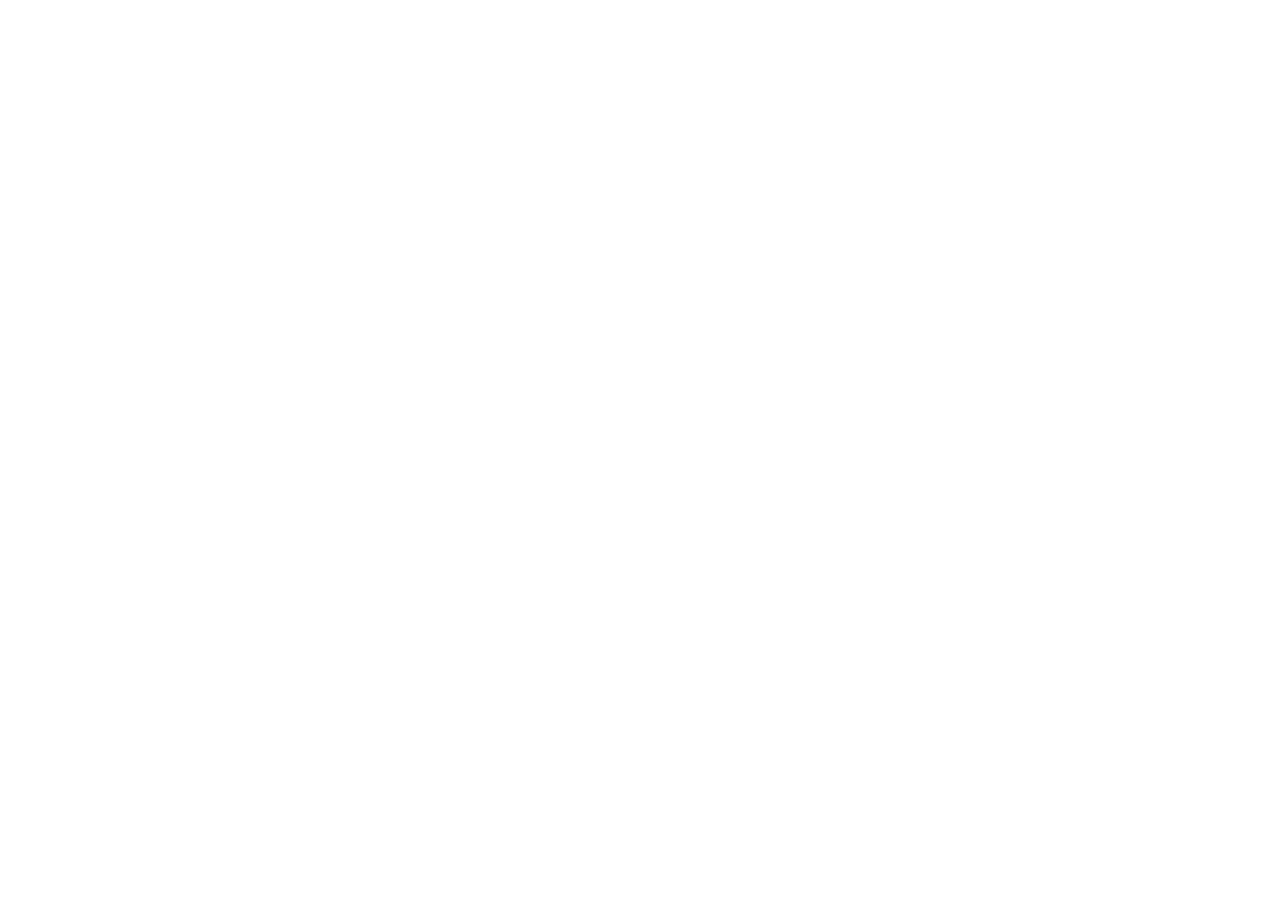
==== index.html @ 516747bf "Commit 1.0" ====
<!doctype html>
<html lang="nl">
	
<head>
	<meta charset="UTF-8">
	<meta name="author" content="Jort Broekhof">
	<meta name="viewport" content="width=device-width, initial-scale=1">
	
	<title>Jort's Website</title>
	
	<link href="styles/style.css" rel="stylesheet">
</head>

<body>

	<script src="scripts/script.js"></script>
</body>
	
</html>
---- styles/style.css ----
/* CSS Document */
*, *::after, *::before {
  box-sizing:border-box;  
}
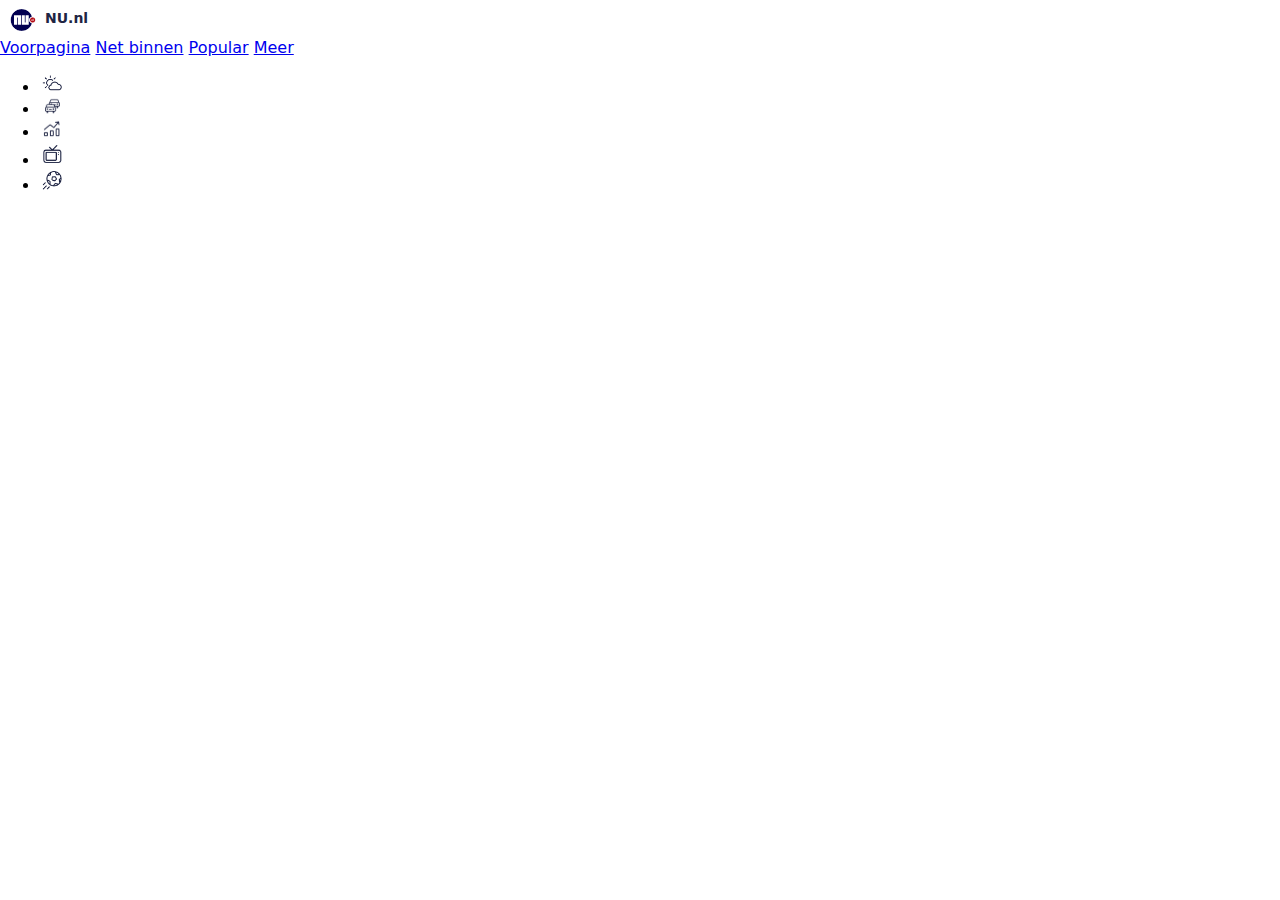
==== commit 660b298c: "Commit 1.3" ====
--- a/index.html
+++ b/index.html
@@ -12,6 +12,30 @@
 </head>
 
 <body>
+	<nav>
+		<header>
+			<img src="images/nu_logo.svg" alt="nu.nl logo">
+			<a href="/">NU.nl</a>
+		</header>
+
+		<nav>
+			<a href="/">Voorpagina</a>
+			<a href="/">Net binnen</a>
+			<a href="/">Popular</a>
+			<a href="/">Meer</a>
+		</nav>
+
+		<section>
+			<ul>
+				<li><img src="images/nu-cloud.png" alt="nu.nl weer"></li>
+				<li><img src="images/nu-traffic.png" alt="nu.nl verkeer"></li>
+				<li><img src="images/nu-stock.png" alt="nu.nl aandelen"></li>
+				<li><img src="images/nu-tv.png" alt="nu.nl tv"></li>
+				<li><img src="images/nu-sport.png" alt="nu.nl sport"></li>
+			</ul>
+		</section>
+	</nav>
+
 
 	<script src="scripts/script.js"></script>
 </body>
--- a/styles/style.css
+++ b/styles/style.css
@@ -1,5 +1,40 @@
-/* CSS Document */
+html {
+  font-family: -apple-system,system-ui,BlinkMacSystemFont,"Segoe UI",Roboto,"Helvetica Neue",Arial,sans-serif
+}
+
 *, *::after, *::before {
   box-sizing:border-box;  
 }
 
+body {
+  margin: 0;
+  padding: 0;
+}
+
+h1, h2, h3 {
+  color: rgb(31, 37, 68);
+}
+
+nav header {
+  display: flex;
+  align-content: center;
+}
+
+nav header img {
+  width: 1.625em;
+  margin: 0.45em 0.5em 0.3em 0.6em;
+}
+
+nav header a {
+  font-size: 14px;
+  text-decoration: none;
+  color: rgb(31, 37, 68);
+  font-weight: 700;
+  padding-top: 0.7em;
+  padding-left: 0.1em;
+}
+
+nav section img {
+  width: 1.5em;
+}
+
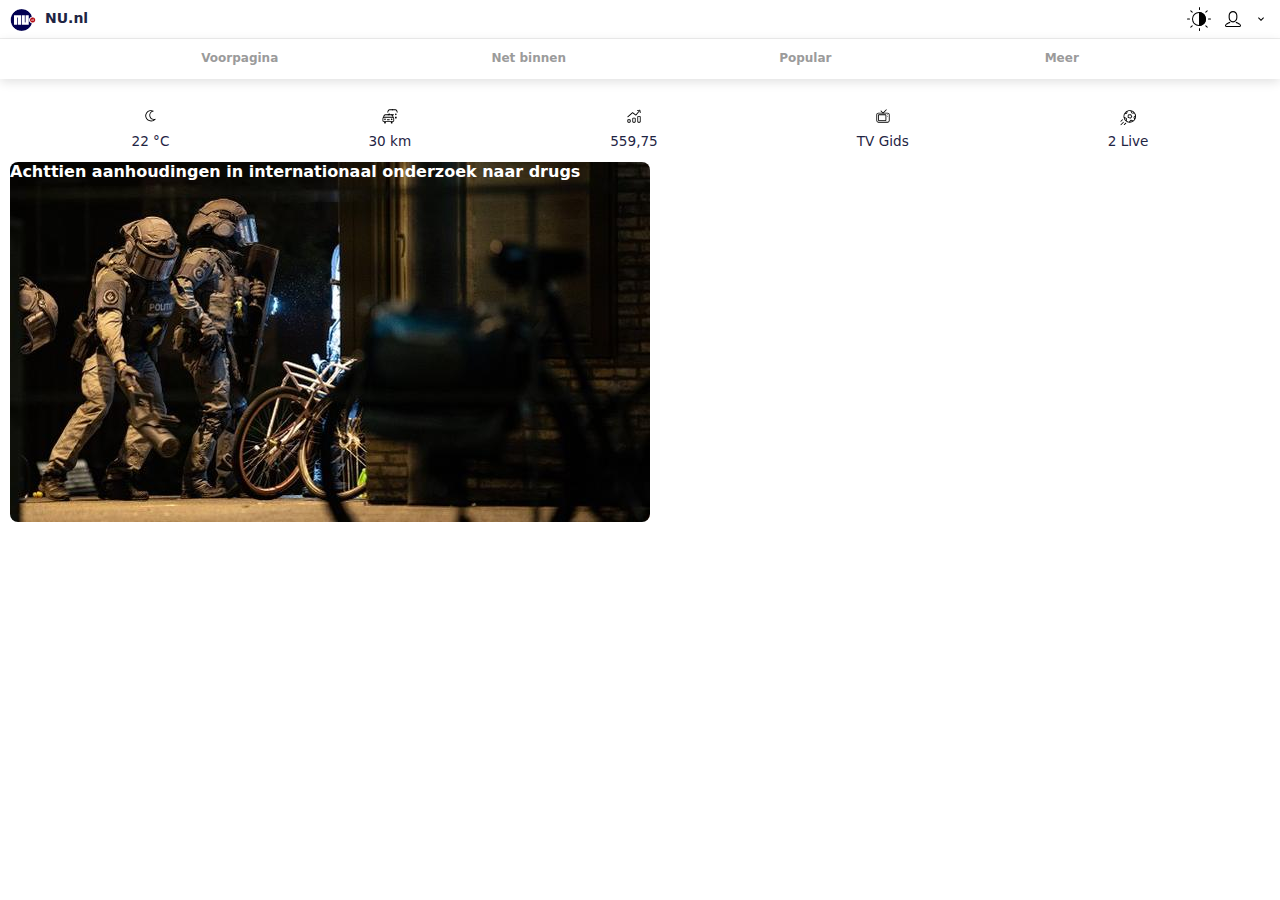
==== commit 2356a7aa: "Commit 1.4" ====
--- a/index.html
+++ b/index.html
@@ -1,43 +1,92 @@
 <!doctype html>
 <html lang="nl">
-	
+
 <head>
 	<meta charset="UTF-8">
 	<meta name="author" content="Jort Broekhof">
 	<meta name="viewport" content="width=device-width, initial-scale=1">
-	
+
 	<title>Jort's Website</title>
-	
+
 	<link href="styles/style.css" rel="stylesheet">
 </head>
 
 <body>
 	<nav>
 		<header>
-			<img src="images/nu_logo.svg" alt="nu.nl logo">
-			<a href="/">NU.nl</a>
+			<div id="logo">
+				<img src="images/nu_logo.svg" alt="nu.nl logo">
+				<a href="/">NU.nl</a>
+			</div>
+			<div id="toolbar">
+				<img src="images/nu-theme.svg" alt="theme icon">
+				<img src="images/nu-profile.svg" alt="profile icon">
+				<img src="images/nu-arrow-down.svg" alt="arrow down">
+			</div>
 		</header>
-
 		<nav>
-			<a href="/">Voorpagina</a>
-			<a href="/">Net binnen</a>
-			<a href="/">Popular</a>
-			<a href="/">Meer</a>
+			<div class="wrapper">
+				<ul>
+					<li><a href="/">Voorpagina</a></li>
+					<li><a href="/">Net binnen</a></li>
+					<li><a href="/">Popular</a></li>
+					<li><a href="/">Meer</a></li>
+				</ul>
+			</div>
 		</nav>
-
 		<section>
 			<ul>
-				<li><img src="images/nu-cloud.png" alt="nu.nl weer"></li>
-				<li><img src="images/nu-traffic.png" alt="nu.nl verkeer"></li>
-				<li><img src="images/nu-stock.png" alt="nu.nl aandelen"></li>
-				<li><img src="images/nu-tv.png" alt="nu.nl tv"></li>
-				<li><img src="images/nu-sport.png" alt="nu.nl sport"></li>
+				<li>
+					<a href="">
+						<img src="images/nu-weather.svg" alt="nu.nl weer">
+						<p>22 °C</p>
+					</a>
+				</li>
+				<li>
+					<a href="">
+						<img src="images/nu-traffic.svg" alt="nu.nl verkeer">
+						<p>30 km</p>
+					</a>
+				</li>
+				<li>
+					<a href="">
+						<img src="images/nu-stock.svg" alt="nu.nl aandelen">
+						<p>559,75</p>
+					</a>
+				</li>
+				<li>
+					<a href="">
+						<img src="images/nu-tv.svg" alt="nu.nl tv">
+						<p>TV Gids</p>
+					</a>
+				</li>
+				<li>
+					<a href="">
+						<img src="images/nu-sports.svg" alt="nu.nl sport">
+						<p>2 Live</p>
+					</a>
+				</li>
 			</ul>
 		</section>
 	</nav>
 
+	<main>
+		<section id="header-article">
+			<a href="/">
+				<figure>
+					<img src="/images/nu-front-img.jpg" alt="">
+					<figcaption>
+						<h1>Achttien aanhoudingen in internationaal onderzoek naar drugs</h1>
+					</figcaption>
+				</figure>
+				
+			</a>
+			
+		</section>
+	</main>
+
 
 	<script src="scripts/script.js"></script>
 </body>
-	
-</html>
+
+</html>--- a/styles/style.css
+++ b/styles/style.css
@@ -1,40 +1,154 @@
 html {
-  font-family: -apple-system,system-ui,BlinkMacSystemFont,"Segoe UI",Roboto,"Helvetica Neue",Arial,sans-serif
+	--common-font: -apple-system, system-ui, BlinkMacSystemFont, "Segoe UI", Roboto, "Helvetica Neue", Arial, sans-serif;
+	font-family: var(--common-font);
 }
 
-*, *::after, *::before {
-  box-sizing:border-box;  
+*,
+*::after,
+*::before {
+	box-sizing: border-box;
+	margin: 0;
+	padding: 0;
 }
 
-body {
-  margin: 0;
-  padding: 0;
+main {
+	padding: 10px;
 }
 
-h1, h2, h3 {
-  color: rgb(31, 37, 68);
+h1,
+h2,
+h3 {
+	color: rgb(31, 37, 68);
 }
 
+
+
 nav header {
-  display: flex;
-  align-content: center;
+	display: flex;
+	border-bottom: 1px solid #eee;
+	justify-content: space-between;
 }
 
 nav header img {
-  width: 1.625em;
-  margin: 0.45em 0.5em 0.3em 0.6em;
+	width: 1.625em;
+	height: 100%;
+	margin: 0.45em 0.5em 0.3em 0.6em;
 }
 
 nav header a {
-  font-size: 14px;
-  text-decoration: none;
-  color: rgb(31, 37, 68);
-  font-weight: 700;
-  padding-top: 0.7em;
-  padding-left: 0.1em;
+	font-size: 14px;
+	text-decoration: none;
+	color: rgb(31, 37, 68);
+	font-weight: 700;
+	padding-top: 0.7em;
+	padding-left: 0.1em;
+}
+
+#logo {
+	height: 100%;
+	display: flex;
+}
+
+#toolbar {
+	margin-right: 0.8em;
+}
+
+#toolbar img {
+	margin: 0 0 0 5px;
+	width: 24px;
+}
+
+#toolbar img:nth-of-type(3) {
+	width: 12px;
 }
 
 nav section img {
-  width: 1.5em;
+	width: 1.5em;
 }
 
+nav section {
+	width: 95%;
+	margin: 1.5em auto 0 auto;
+}
+
+nav section ul {
+	list-style-type: none;
+	margin: 0;
+	padding: 0;
+	display: flex;
+	justify-content: space-around;
+}
+
+nav section ul li a {
+	display: flex;
+    flex-direction: column;
+    align-items: center;
+    width: 100%;
+    font-size: .85em;
+    white-space: nowrap;
+	padding: .2em 0;
+	text-decoration: none;
+	color: #1f2544;
+}
+
+nav section ul li a p {
+	margin: 0.5em 0 0 0 ;
+}
+
+
+
+.wrapper ul {
+	list-style-type: none;
+	margin: 0;
+	padding: 0;
+	display: flex;
+	justify-content: space-evenly;
+	padding-top: 0.5em;
+}
+
+.wrapper ul li {
+	text-decoration: none;
+
+}
+
+nav nav {
+	text-align-last: center;
+}
+
+nav .wrapper {
+	box-shadow: 0 3px 10px 0 rgba(0,0,0,.12);
+	height: 40px;
+}
+
+nav .wrapper a {
+	font-size: 0.75em;
+	font-family: var(--common-font);
+	font-weight: 700;
+	color: #9b9b9b;
+	text-decoration: none;
+	padding: 7px 12px;
+
+}
+
+#header-article img {
+	max-width: 100%;
+	border-radius: 0.5em;
+}
+
+#header-article h1 {
+	font-size: 1em;
+	color: white;
+	text-decoration: none;
+}
+
+#header-article figure {
+	position: relative;
+}
+
+#header-article figcaption {
+    position: absolute;
+    left: 0;
+	top: 0;
+	width: 90%;
+
+}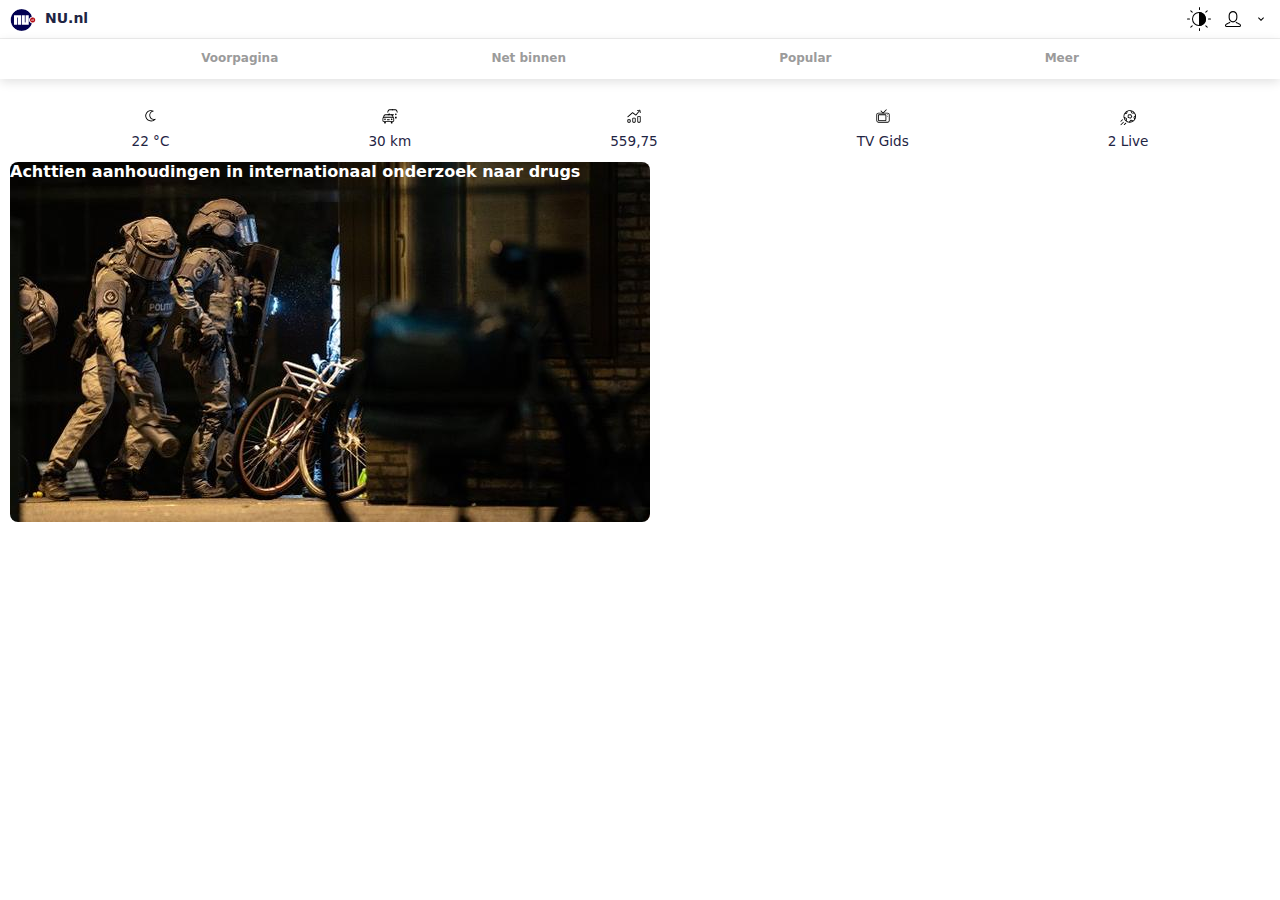
==== commit 8926eed4: "Commit 1.4.1" ====
--- a/index.html
+++ b/index.html
@@ -74,14 +74,14 @@
 		<section id="header-article">
 			<a href="/">
 				<figure>
-					<img src="/images/nu-front-img.jpg" alt="">
+					<img src="images/nu-front-img.jpg" alt="">
 					<figcaption>
 						<h1>Achttien aanhoudingen in internationaal onderzoek naar drugs</h1>
 					</figcaption>
 				</figure>
-				
+
 			</a>
-			
+
 		</section>
 	</main>
 
--- a/styles/style.css
+++ b/styles/style.css
@@ -81,18 +81,18 @@
 
 nav section ul li a {
 	display: flex;
-    flex-direction: column;
-    align-items: center;
-    width: 100%;
-    font-size: .85em;
-    white-space: nowrap;
+	flex-direction: column;
+	align-items: center;
+	width: 100%;
+	font-size: .85em;
+	white-space: nowrap;
 	padding: .2em 0;
 	text-decoration: none;
 	color: #1f2544;
 }
 
 nav section ul li a p {
-	margin: 0.5em 0 0 0 ;
+	margin: 0.5em 0 0 0;
 }
 
 
@@ -116,7 +116,7 @@
 }
 
 nav .wrapper {
-	box-shadow: 0 3px 10px 0 rgba(0,0,0,.12);
+	box-shadow: 0 3px 10px 0 rgba(0, 0, 0, .12);
 	height: 40px;
 }
 
@@ -146,8 +146,8 @@
 }
 
 #header-article figcaption {
-    position: absolute;
-    left: 0;
+	position: absolute;
+	left: 0;
 	top: 0;
 	width: 90%;
 
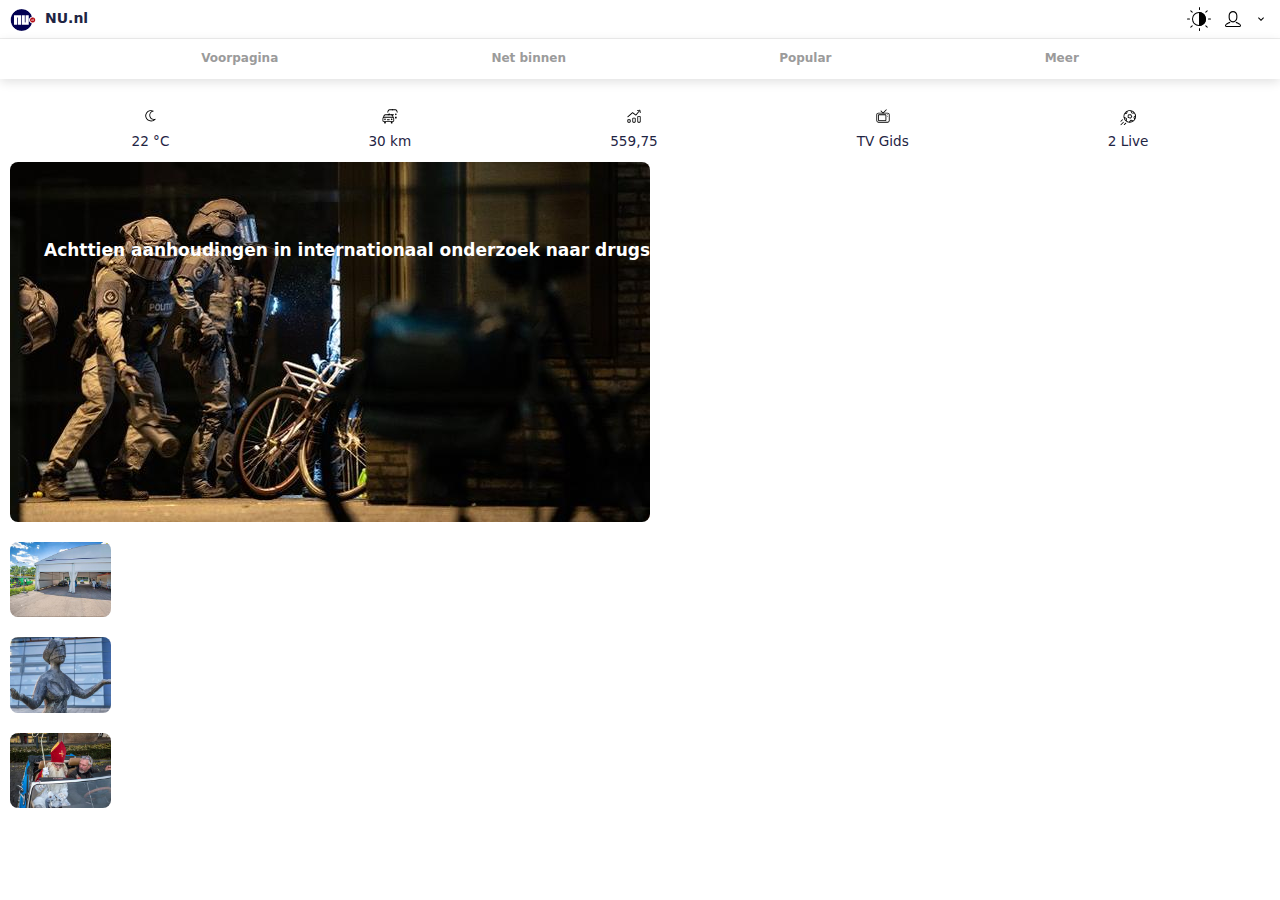
==== commit 612c0da5: "Commit 1.4.3" ====
--- a/index.html
+++ b/index.html
@@ -24,18 +24,16 @@
 				<img src="images/nu-arrow-down.svg" alt="arrow down">
 			</div>
 		</header>
-		<nav>
-			<div class="wrapper">
-				<ul>
-					<li><a href="/">Voorpagina</a></li>
-					<li><a href="/">Net binnen</a></li>
-					<li><a href="/">Popular</a></li>
-					<li><a href="/">Meer</a></li>
-				</ul>
-			</div>
-		</nav>
+		
+			<ul class="nav-bar">
+				<li><a href="/">Voorpagina</a></li>
+				<li><a href="/">Net binnen</a></li>
+				<li><a href="/">Popular</a></li>
+				<li><a href="/">Meer</a></li>
+			</ul>
+
 		<section>
-			<ul>
+			<ul class="info-bar">
 				<li>
 					<a href="">
 						<img src="images/nu-weather.svg" alt="nu.nl weer">
@@ -71,18 +69,44 @@
 	</nav>
 
 	<main>
-		<section id="header-article">
+		<section id="header-article" aria-label="Achttien aanhoudingen in internationaal onderzoek naar drugs">
 			<a href="/">
 				<figure>
-					<img src="images/nu-front-img.jpg" alt="">
+					<img src="images/nu-front-img.jpg" alt="frontpage image">
 					<figcaption>
-						<h1>Achttien aanhoudingen in internationaal onderzoek naar drugs</h1>
+						Achttien aanhoudingen in internationaal onderzoek naar drugs
 					</figcaption>
 				</figure>
+			</a>
+		</section>
 
-			</a>
-
-		</section>
+		<ul class="articles">
+			<li class="list-item">
+				<a href="/">
+					<figure>
+						<img src="images/nu-article-1.jpg" alt="article image">
+						<figcaption></figcaption>
+					</figure>
+				</a>
+			</li>
+			<li class="list-item">
+				<a href="/">
+					<figure>
+						<img src="images/nu-article-2.jpg" alt="article image">
+						<figcaption></figcaption>
+					</figure>
+				</a>
+			</li>
+			<li class="list-item">
+				<a href="/">
+					<figure>
+						<img src="images/nu-article-3.jpg" alt="article image">
+						<figcaption></figcaption>
+					</figure>
+				</a>
+			</li>
+		</ul>
+	
 	</main>
 
 
--- a/styles/style.css
+++ b/styles/style.css
@@ -97,7 +97,7 @@
 
 
 
-.wrapper ul {
+ul.nav-bar {
 	list-style-type: none;
 	margin: 0;
 	padding: 0;
@@ -106,7 +106,7 @@
 	padding-top: 0.5em;
 }
 
-.wrapper ul li {
+ul.nav-bar li {
 	text-decoration: none;
 
 }
@@ -115,12 +115,12 @@
 	text-align-last: center;
 }
 
-nav .wrapper {
+nav ul.nav-bar {
 	box-shadow: 0 3px 10px 0 rgba(0, 0, 0, .12);
 	height: 40px;
 }
 
-nav .wrapper a {
+ul.nav-bar a {
 	font-size: 0.75em;
 	font-family: var(--common-font);
 	font-weight: 700;
@@ -130,25 +130,35 @@
 
 }
 
+#header-article {
+	margin-bottom: 1em;
+}
+
 #header-article img {
 	max-width: 100%;
 	border-radius: 0.5em;
 }
 
-#header-article h1 {
-	font-size: 1em;
-	color: white;
-	text-decoration: none;
-}
-
 #header-article figure {
 	position: relative;
+	width: 100%;
 }
 
 #header-article figcaption {
 	position: absolute;
-	left: 0;
-	top: 0;
-	width: 90%;
+	left: 2em;
+	top: 4.6em;
+	font-size: 17px;
+	color: white;
+	text-decoration: none;
+	font-weight: 700;
+}
 
+.list-item {
+	margin: 0 0 1em 0;
+}
+
+.list-item img {
+	width: 6.3em;
+	border-radius: 0.5em;
 }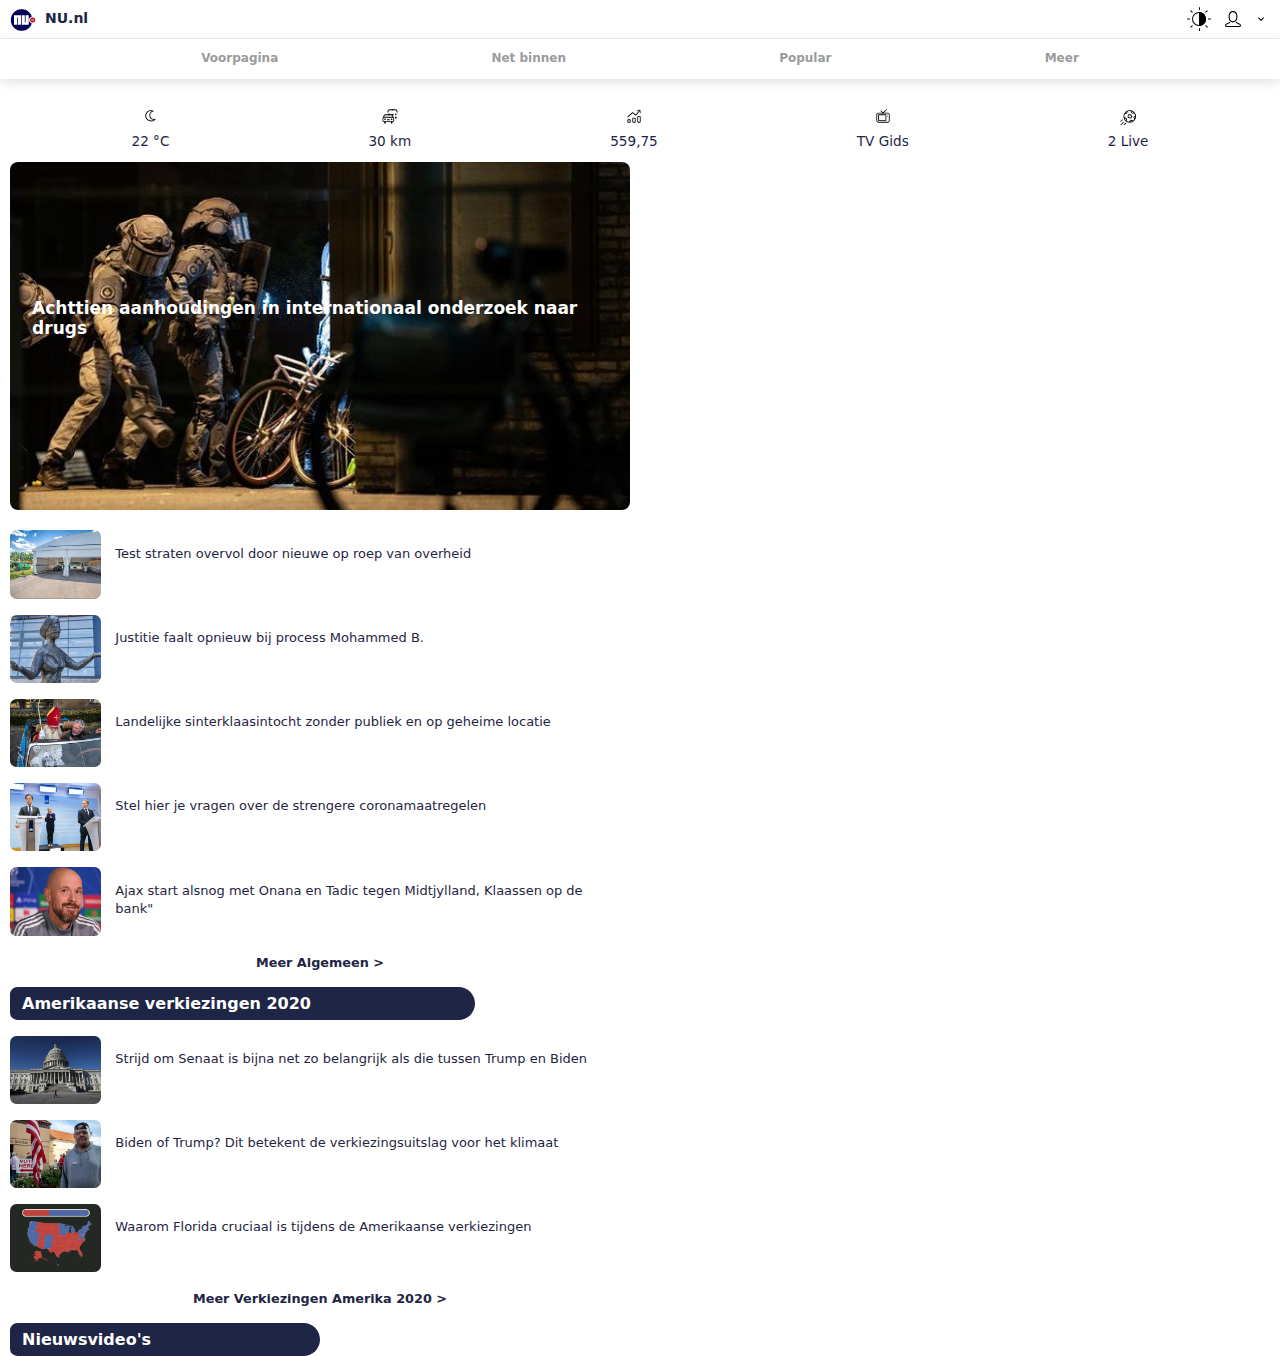
==== commit 83ffa932: "Commit 2.0" ====
--- a/index.html
+++ b/index.html
@@ -6,8 +6,8 @@
 	<meta name="author" content="Jort Broekhof">
 	<meta name="viewport" content="width=device-width, initial-scale=1">
 
-	<title>Jort's Website</title>
-
+	<title>Nu.nl - Het laatste nieuws het eerste op NU.nl</title>
+	<link rel="icon" href="images/nu-logo.png">
 	<link href="styles/style.css" rel="stylesheet">
 </head>
 
@@ -24,13 +24,13 @@
 				<img src="images/nu-arrow-down.svg" alt="arrow down">
 			</div>
 		</header>
-		
-			<ul class="nav-bar">
-				<li><a href="/">Voorpagina</a></li>
-				<li><a href="/">Net binnen</a></li>
-				<li><a href="/">Popular</a></li>
-				<li><a href="/">Meer</a></li>
-			</ul>
+
+		<ul class="nav-bar">
+			<li><a href="/">Voorpagina</a></li>
+			<li><a href="/">Net binnen</a></li>
+			<li><a href="/">Popular</a></li>
+			<li><a href="/">Meer</a></li>
+		</ul>
 
 		<section>
 			<ul class="info-bar">
@@ -85,7 +85,9 @@
 				<a href="/">
 					<figure>
 						<img src="images/nu-article-1.jpg" alt="article image">
-						<figcaption></figcaption>
+						<figcaption>
+							Test straten overvol door nieuwe op roep van overheid
+						</figcaption>
 					</figure>
 				</a>
 			</li>
@@ -93,7 +95,9 @@
 				<a href="/">
 					<figure>
 						<img src="images/nu-article-2.jpg" alt="article image">
-						<figcaption></figcaption>
+						<figcaption>
+							Justitie faalt opnieuw bij process Mohammed B.
+						</figcaption>
 					</figure>
 				</a>
 			</li>
@@ -101,12 +105,89 @@
 				<a href="/">
 					<figure>
 						<img src="images/nu-article-3.jpg" alt="article image">
-						<figcaption></figcaption>
+						<figcaption>
+							Landelijke sinterklaasintocht zonder publiek en op geheime locatie
+						</figcaption>
+					</figure>
+				</a>
+			</li>
+			<li class="list-item">
+				<a href="/">
+					<figure>
+						<img src="images/nu-article-4.jpg" alt="article image">
+						<figcaption>
+							Stel hier je vragen over de strengere coronamaatregelen
+						</figcaption>
+					</figure>
+				</a>
+			</li>
+			<li class="list-item">
+				<a href="/">
+					<figure>
+						<img src="images/nu-article-5.jpg" alt="article image">
+						<figcaption>
+							Ajax start alsnog met Onana en Tadic tegen Midtjylland, Klaassen op de bank"
+						</figcaption>
 					</figure>
 				</a>
 			</li>
 		</ul>
-	
+		<section class="more-link">
+			<a href="/">
+				<strong>Meer Algemeen ></strong>
+			</a>
+		</section>
+
+		<div class="block-title" id="election-title">
+			<strong>
+				Amerikaanse verkiezingen 2020
+			</strong>
+		</div>
+
+		<ul class="articles">
+			<li class="list-item">
+				<a href="/">
+					<figure>
+						<img src="images/nu-article-6.jpg" alt="article image">
+						<figcaption>
+							Strijd om Senaat is bijna net zo belangrijk als die tussen Trump en Biden						
+						</figcaption>
+					</figure>
+				</a>
+			</li>
+			<li class="list-item">
+				<a href="/">
+					<figure>
+						<img src="images/nu-article-7.jpg" alt="article image">
+						<figcaption>
+							Biden of Trump? Dit betekent de verkiezingsuitslag voor het klimaat
+						</figcaption>
+					</figure>
+				</a>
+			</li>
+			<li class="list-item">
+				<a href="/">
+					<figure>
+						<img src="images/nu-article-8.jpg" alt="article image">
+						<figcaption>
+							Waarom Florida cruciaal is tijdens de Amerikaanse verkiezingen
+						</figcaption>
+					</figure>
+				</a>
+			</li>
+		</ul>	
+
+		<section class="more-link">
+			<a href="/">
+				<strong>Meer Verkiezingen Amerika 2020 ></strong>
+			</a>
+		</section>
+
+		<div class="block-title" id="vid-title">
+			<strong>
+				Nieuwsvideo's
+			</strong>
+		</div>
 	</main>
 
 
--- a/styles/style.css
+++ b/styles/style.css
@@ -1,6 +1,15 @@
 html {
 	--common-font: -apple-system, system-ui, BlinkMacSystemFont, "Segoe UI", Roboto, "Helvetica Neue", Arial, sans-serif;
 	font-family: var(--common-font);
+
+}
+
+@media (min-width: 750px) {
+	main {
+		width: 50%;
+	}
+
+
 }
 
 *,
@@ -13,6 +22,7 @@
 
 main {
 	padding: 10px;
+	height: 100vh;
 }
 
 h1,
@@ -21,7 +31,9 @@
 	color: rgb(31, 37, 68);
 }
 
-
+li {
+	text-decoration: none;
+}
 
 nav header {
 	display: flex;
@@ -95,8 +107,6 @@
 	margin: 0.5em 0 0 0;
 }
 
-
-
 ul.nav-bar {
 	list-style-type: none;
 	margin: 0;
@@ -146,8 +156,8 @@
 
 #header-article figcaption {
 	position: absolute;
-	left: 2em;
-	top: 4.6em;
+	left: 1.3em;
+	top: 8em;
 	font-size: 17px;
 	color: white;
 	text-decoration: none;
@@ -159,6 +169,133 @@
 }
 
 .list-item img {
-	width: 6.3em;
+	width: 7em;
 	border-radius: 0.5em;
-}+}
+
+.list-item figure {
+	display: flex;
+}
+
+.list-item figcaption {
+	margin: 1.1em;
+	line-height: 1.4em;
+}
+
+.list-item a {
+	text-decoration: none;
+	color: #1f2544;
+	font-size: 13px;
+}
+
+.more-link {
+	width: 100%;
+	text-align: center;
+
+}
+
+.more-link a {
+	font-size: 0.8em;
+	color: #1f2544;
+	text-decoration: none;
+}
+
+.block-title {
+	margin-top: 1em;
+	font-weight: bold;
+	color: white;
+	background-color: #1f2544;
+	padding: 7px 5px 7px 12px;
+	border-radius: 8px 18px 18px 8px;
+	margin-bottom: 1em;
+	width: 75%;
+}
+
+#election-title {
+	width: 75%;
+}
+
+#vid-title {
+	width: 50%;
+}
+
+/* weather page  */
+
+#weather-title {
+	display: block;
+    padding: 14px 20px;
+    font-size: 15px;
+    font-weight: 700;
+    text-align: center;
+}
+
+.weather-container {
+	display: flex;
+    flex-direction: row;
+	justify-content: center;
+	color: #1f2544;
+	font-weight: 700;
+}
+
+.weather-container img {
+	width: 58px;
+	margin-left: 9px;
+}
+.weather-header {
+	display: flex;
+	flex-direction: row;
+    justify-content: center;
+	text-align: center;
+}
+
+#weather-range {
+	font-size: 12px;
+	font-weight: 700;
+}
+
+#temperature {
+	font-size: 64px;
+	font-weight: 700;
+	line-height: 1;
+}
+
+#celcius {
+	font-size: 16px;
+	vertical-align: top;
+	font-weight: 700;
+}
+
+#precipitation {
+	max-width: 100px;
+	text-align: center;
+}
+
+#prediction {
+	font-size: 12px;
+}
+
+#plaza {
+	display: flex;
+	justify-content: center;
+}
+
+#plaza img {
+	width: 78px;
+	margin: 16px auto 0;
+}
+
+#location-link {
+	font-size: 13px;
+	display: flex;
+    justify-content: center;
+}
+
+
+#location-link img {
+	width: 24px;
+	height: 24px;
+}
+
+
+
+
